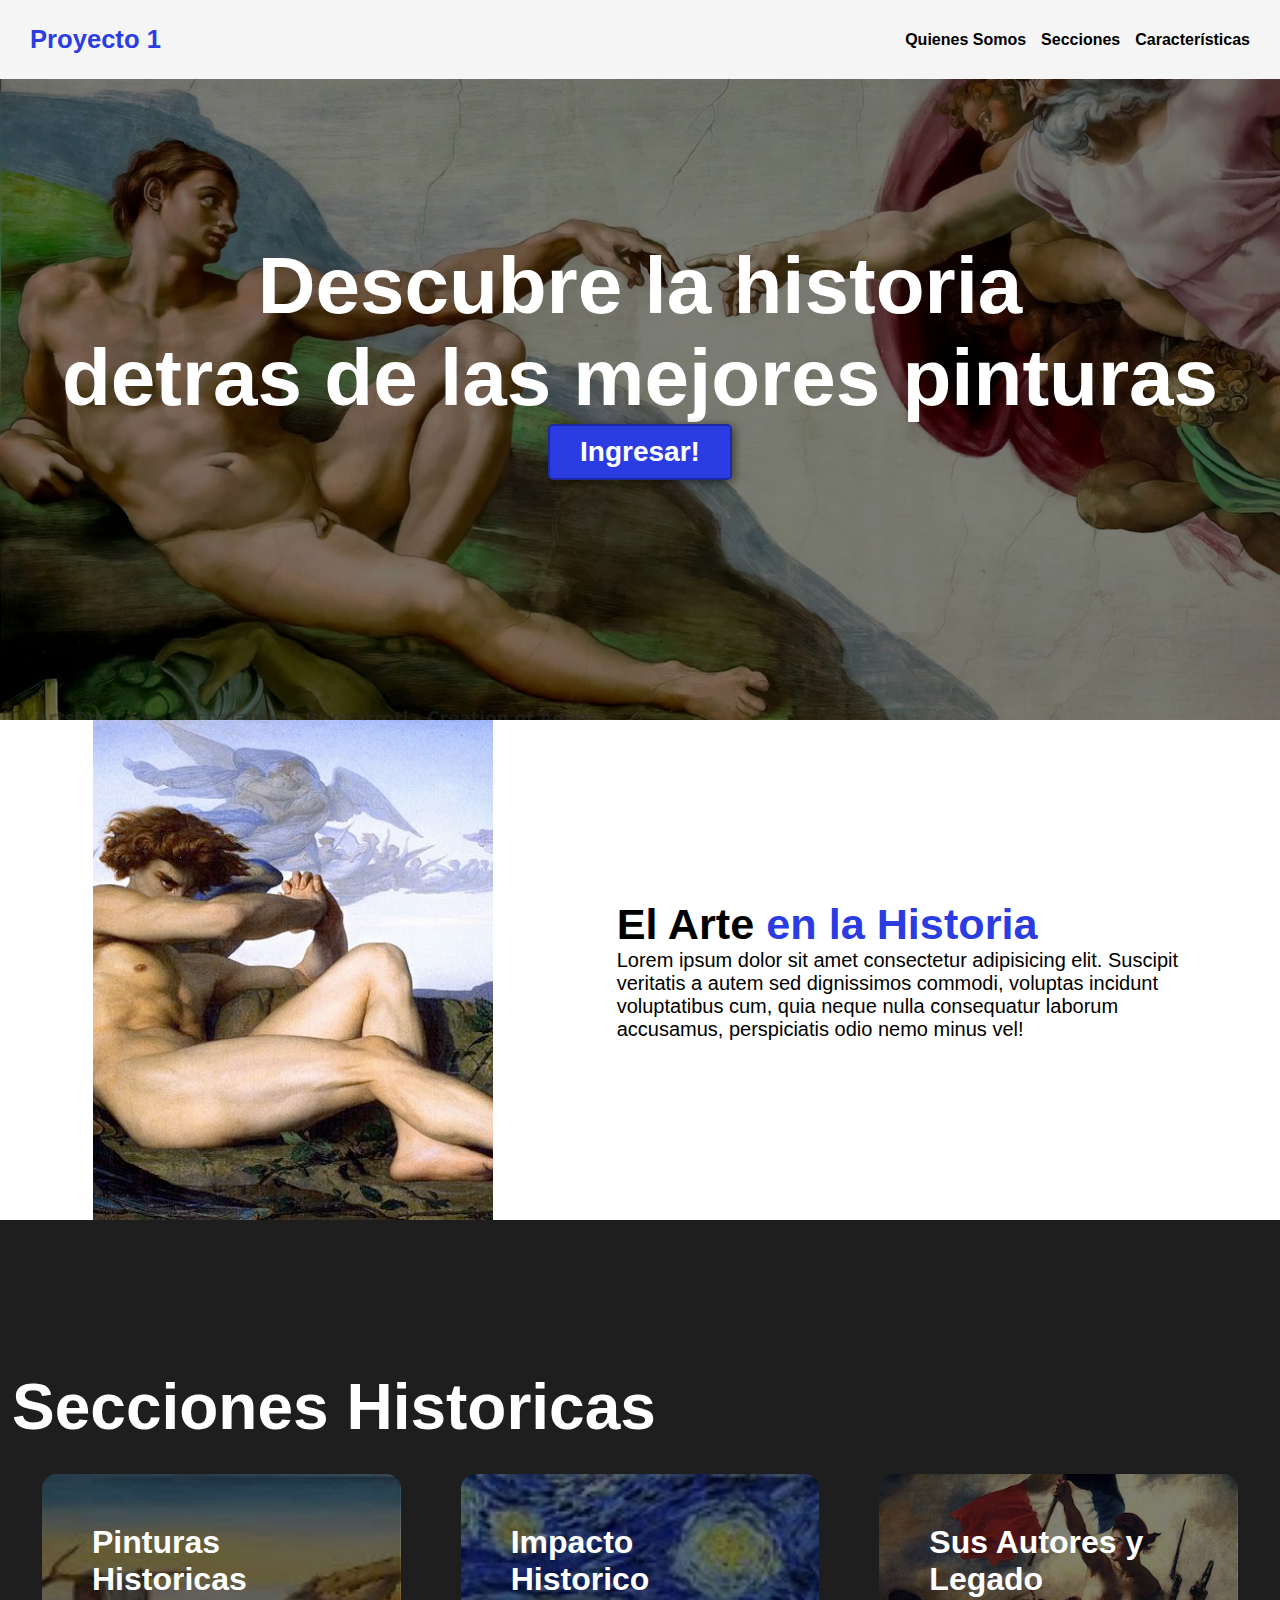
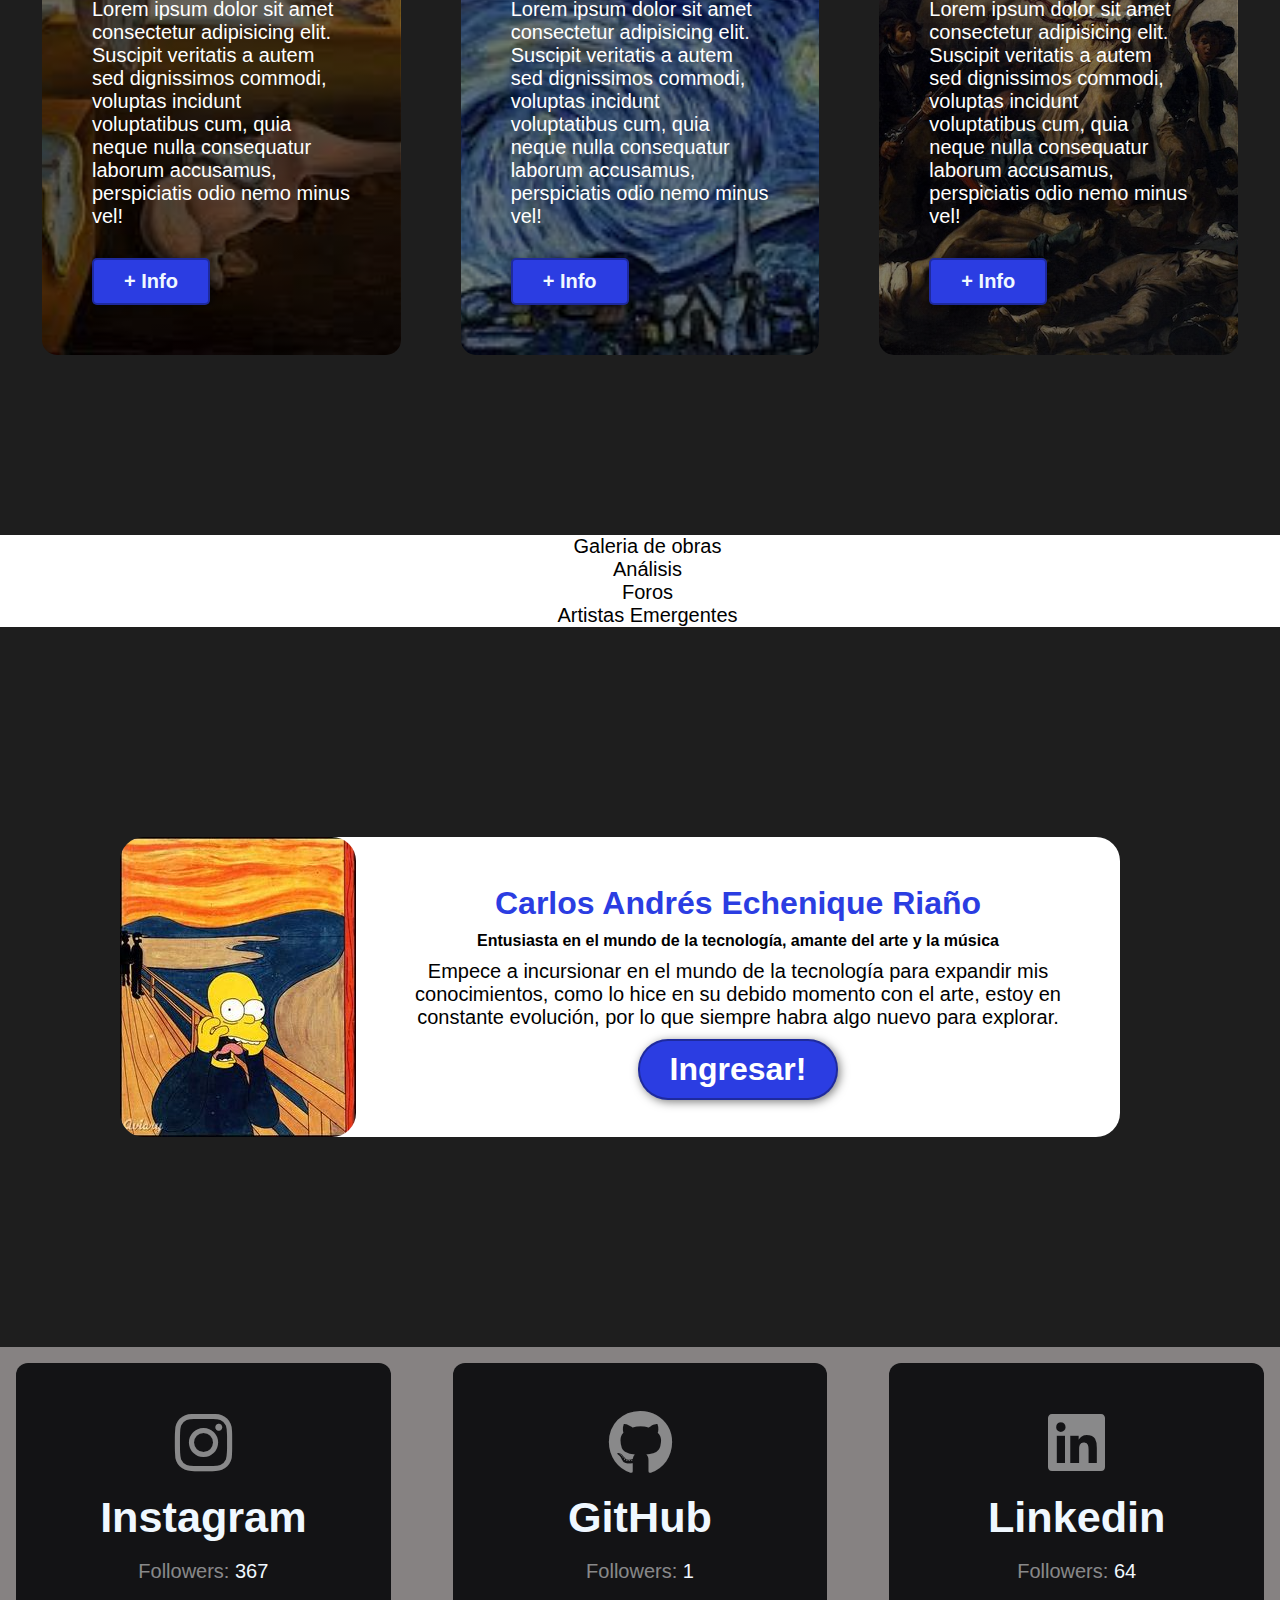
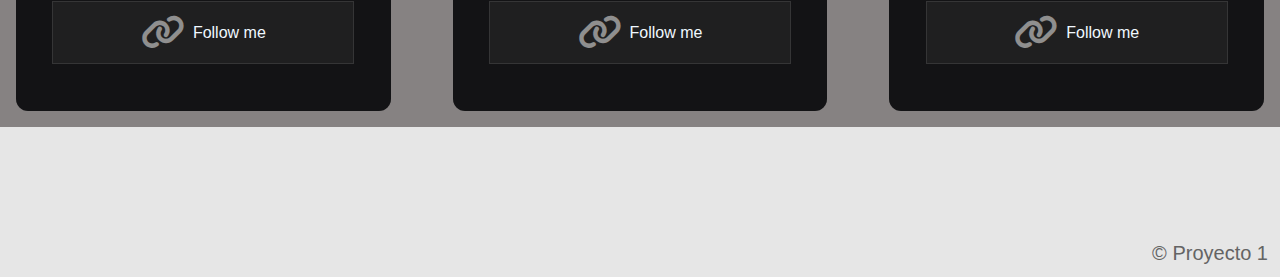
==== index.html @ 3eebf222 "first commit" ====
<!DOCTYPE html>
<html lang="en">
<head>
    <meta charset="UTF-8">
    <meta name="viewport" content="width=device-width, initial-scale=1.0">
    <title>Proyecto 1</title>
    <link rel="stylesheet" href="./styles/styles.css">
    <link rel="stylesheet" href="https://cdnjs.cloudflare.com/ajax/libs/font-awesome/6.4.2/css/all.min.css">
</head>
<body>
    <header>
        <div class="container1">
            <p class="logo">Proyecto 1</p>
            <nav class="navi">
             <a href="#Que_es">Quienes Somos</a>
             <a href="#historicos">Secciones</a>
             <a href="#caracteristicas">Características</a>
        </nav>
        </div>
    </header>
    <section id="hero">
        <h1>Descubre la historia <br>detras de las mejores pinturas</h1>
        <button><a href="#otra_pagina"></a>Ingresar!</button>
    </section>
    <section id="Que_es">
        <div class="container">
            <div class="img-container"></div>
            <div class="texto">
                <h2> El Arte <span class="color-acento">en la Historia </span></h2>
                <p class="texto1">Lorem ipsum dolor sit amet consectetur adipisicing elit. Suscipit
                    veritatis a autem sed dignissimos commodi, voluptas incidunt voluptatibus cum, quia neque
                    nulla consequatur laborum accusamus, perspiciatis odio nemo minus vel!
                </p>
            </div>
        </div>
    </section>
    <section id ="historicos">
        <div class="container">
            <h2>Secciones Historicas</h2>
            <div class="kwes">
                <div class="cursos">
                    <h3>Pinturas Historicas</h3>
                    <p>Lorem ipsum dolor sit amet consectetur adipisicing elit. Suscipit
                    veritatis a autem sed dignissimos commodi, voluptas incidunt voluptatibus cum, quia neque
                    nulla consequatur laborum accusamus, perspiciatis odio nemo minus vel!</p>
                        <button><a href="index_2.html">+ Info</button></a>
                </div>
                <div class="cursos">
                    <h3>Impacto Historico</h3>
                    <p>Lorem ipsum dolor sit amet consectetur adipisicing elit. Suscipit
                    veritatis a autem sed dignissimos commodi, voluptas incidunt voluptatibus cum, quia neque
                    nulla consequatur laborum accusamus, perspiciatis odio nemo minus vel!</p>
                        <button><a href="index_2.html">+ Info</button></a> 
                </div>
                <div class="cursos">
                    <h3>Sus Autores y Legado</h3>
                    <p>Lorem ipsum dolor sit amet consectetur adipisicing elit. Suscipit
                    veritatis a autem sed dignissimos commodi, voluptas incidunt voluptatibus cum, quia neque
                    nulla consequatur laborum accusamus, perspiciatis odio nemo minus vel!</p>
                        <button><a href="index_2.html">+ Info</button></a>
                </div>
            </div>
        </div>
    </section>
    <section id="caracteristicas">
        <div class="container">
            <ul>
                <li><a href="#galery">Galeria de obras</a></li>
                <li><a href="#analist">Análisis</a></li>
                <li><a href="fore">Foros</a></li>
                <li><a href="ris_artist">Artistas Emergentes</a></li>
            </ul>
        </div>
    </section>
    <section id="final">
        <div class="card1">
            <img src="/img/egto_smp.jpg" />
            <div>
                <h2>Carlos Andrés Echenique Riaño</h2>
                <h4>Entusiasta en el mundo de la tecnología, amante del arte y la música</h4>
                <p>
                    Empece a incursionar en el mundo de la tecnología para expandir mis conocimientos, como lo hice en su debido momento con el arte, estoy en constante evolución, por lo que siempre habra algo nuevo para explorar.
                </p>
                <button> Ingresar!</button>
            </div>
        </div>
    </section>
    <div id="cards">
        <div class="card">
            <div class="card-content">
                <i class="fa-brands fa-instagram"></i>
                <h2>Instagram</h2>
                <p>Followers: <span>367</span></p>
                <a href="https://www.instagram.com/andres.echenique/">
                    <i class="fa-solid fa-link" id="logito"></i>
                    <span>Follow me</span>
                </a>
            </div>
        </div>
        <div class="card">
            <div class="card-content">
                <i class="fa-brands fa-github"></i>
                <h2>GitHub</h2>
                <p>Followers: <span>1</span></p>
                <a href="https://github.com/Andrev-91">
                    <i class="fa-solid fa-link" id="logito"></i>
                    <span>Follow me</span>
                </a>
            </div>
        </div>
        <div class="card">
            <div class="card-content">
                <i class="fa-brands fa-linkedin"></i>
                <h2>Linkedin</h2>
                <p>Followers: <span>64</span></p>
                <a href="https://www.linkedin.com/in/carlos-andr%C3%A9s-echenique-ria%C3%B1o-9b0aba183/">
                    <i class="fa-solid fa-link" id="logito"></i>
                    <span>Follow me</span>
                </a>
            </div>
        </div>
    </div>
    <footer>
        <div class="container">
            <p>&copy; Proyecto 1</p>
        </div>
    </footer>  
</body> 
<script src="./src/index.js"></script>

</html>
---- styles/styles.css ----
/* Hace que al añadir margin o padding a los elementos
no crezcan más allá del borde de su contenedor*/
*{
    box-sizing: border-box;
    margin: 0;
    padding: 0;
    }
html{
    scroll-behavior: smooth;
    }
body{
/* Cambio de estilo de letra*/
    font-family: 'Roboto', sans-serif;
/* Quitamos el borde por defecto*/
    margin: 0;
    }
    /* Cambiamos el tamaño de las letras */
h1{ font-size: 3.5em;}
h2{ font-size: 2.7em;}
h3{ font-size: 2em;}
p{ font-size: 1.25em;}
    /* Modificamos el estilo de las listas desordenadas
    quitando los puntos que vienen por defecto*/
ul{ list-style: none;}
li{ font-size: 1.25em;}
button{
    font-size: 1.25em;
    font-weight: bold;
    padding: 10px 30px;
    border-radius: 5px;
    border: 2px solid rgba(0,0,0,0.3);
    box-shadow: 2px 2px 10px rgba(0,0,0,0.5);
    color: white;
    background-color: rgb(43, 61, 226);
    }
button:hover{
    background-color: rgb(35, 33, 165);
}
.container{
    max-width: 1400px;
    margin: auto;

}
.container1{
    max-width: 1400px;
    margin: auto;
}

.color-acento{ color:rgb(43, 61, 226)}
header{
    background-color: rgb(245,245,245);
}
/* Hasta aquí los esilos generales */
/* Barra de navegación */
header .logo{
    margin:0 ;
    padding: 25px 30px;
    font-weight: bold;
    color: rgb(43, 61, 226);
    font-size: 1.6em;
}

header .container1{
    display: flex;
    flex-direction: column;
    align-items: center;
}
header nav{
    display: flex;
    flex-direction: column;
    text-align: center;
    padding-bottom: 25px;
    
}

header a{
    padding: 5px 12 px;
    text-decoration: none;
    font-weight: bold;
    color: black;
    margin-left: 15px;
}
header a:hover{
    color: rgb(6, 4, 100), 226;
}
/* Fin Barra de navegación */
#hero{
    display: flex;
    align-items: center;
    justify-content: center;
    text-align: center;
    flex-direction: column;
    height: 80vh;
    background-image: linear-gradient(
    0deg,
    rgb(0, 0, 0, 0.5),
    rgb(0, 0, 0, 0.5)
    ),
    url(/img/dedos.jpg);
    background-repeat: no-repeat;
    background-size: cover;
    background-position: center center;
}
#hero h1{
    color: white;
}
#hero button{
    font-size: 1.75em;
}
#Que_es .container{
    text-align: center;
    padding: 200px 12 px;
}
#historicos{
    background-color: rgb(30,30,30);
}
#historicos .container{
    padding: 150px 12px;
    color: white;
    }
#historicos h2{
    margin-top: 0;
    font-size: 3.2em;
}
#historicos p{

}
#historicos .cursos{
    background-position: center center;
    background-size: cover;
    padding: 50px 0px;
    margin: 30px;
    border-radius: 15px;
    color: white;
}
.cursos:first-child{
    background-image: linear-gradient(
        0deg,
        rgb(0,0,0,0.6),
        rgb(0,0,0,0.6)
    )
    ,url(/img/dali.jpg)
}
.cursos:nth-child(2){
    background-image: linear-gradient(
        0deg,
        rgb(0,0,0,0.5),
        rgb(0,0,0,0.5)
    )
    ,url(/img/nets.jpg)
}
.cursos:nth-child(3){
    background-image: linear-gradient(
        0deg,
        rgb(0,0,0,0.5),
        rgb(0,0,0,0.5)
    )
    ,url(/img/libertad.jpg)
}
.kwes button a{
    text-decoration: none;
    padding: 250px,12px;
    color:aliceblue;
}
#caracteristicas .container{
    text-align: center;
    padding: 250px,12px;
}
#caracteristicas .li{
    margin: 16px 0px;
    font-weight: bold;
}
#caracteristicas a{
    text-decoration: none;
    color: black;
    margin-left: 15px;
}
#caracteristicas a:hover{
    color: rgb(35, 33, 165);
}
#final{
    display: flex;
    flex-direction: column;
    justify-content: center;
    align-items: center;
    text-align: center;
    background-color: rgb(30, 30, 30);
    color: white;
    height: 80vh;
}
#final h2{
    font-size: 9vw;
}
#final button{
    font-size: 5vm;
}
footer{
    background-color: rgb(230, 230, 230);

}
footer p{
    margin: 0;
    padding: 12px;
    color: rgb(100, 100, 100);
}
footer .container{
    height: 150px;
    display: flex;
    justify-content: center;
    align-items: flex-end;
}
@media (min-width: 850px){
    header{
        position:fixed;
        width: 100%;
    }
    header .container1{
        flex-direction: row;
        justify-content: space-between;
    }
    header nav{
        flex-direction: row;
        padding-bottom: 0;
        padding-right: 30px;  
    }
    #hero h1{
        font-size: 5em;
    }
    #Que_es .container{
        display: flex;
        justify-content: space-evenly;
    }
    #Que_es .texto{
        width: 50%;
        max-width: 600px;
        text-align: initial;
        padding-left: 30px;
        display: flex;
        flex-direction: column;
        justify-content: center;
    }
    #Que_es h2{
        margin-top: 0px;
    }
    #Que_es .img-container{
        background-image: url(/img/angel.jpg);
        background-size: cover;
        background-position: center center;
        height: 500px;
        width: 400px;
    }
    #historicos .kwes{
        display: flex;
        justify-content: center;
    }
    #historicos p{
        display: block;
        margin-bottom: 30px;
    }
    #historicos h2{
        font-size: 4em;
    }
    #historicos h3{
        margin-top: 0;
    }
    #historicos .cursos{
        padding: 50px;
        }
footer .container{
    justify-content: flex-end;
}
#final h2{font-size: 2em;
}
.card1 {
    display: flex;
    align-items: center;
    width: 75vw;
    height: 300px;
    padding: 50px 30px 50px 20px;
    background: #ffff;
    border-radius: 24px;
    justify-content: space-around;
}
.card1 img{
    max-width: 280px;
    width: 29vm;
    height: 300px;
    object-fit: cover;
    margin-left: -60px;
    margin-right: 30px;
    border-radius: inherit;
    box-shadow: 0 60px 40px rgb(0, 0, 0 / 8);
}
.card1 h2{
    color: rgb(43, 61, 226);
    margin: 10px;
}
.card1 h4{
    color: rgb(0, 0, 0);
    margin: 10px;
}
.card1 p{
    color: rgb(0, 0, 0);
    margin: 10px;
}
#final button{font-size: 2em;
    border-radius: 30px;
}   
@media (width <= 740px){
    .card1{
        flex-direction: column;
        text-align: center;
        margin: 0 40px;
        padding-left: 50px;
        padding-right: 50px;
        width: 100%;
    }
    .card1 img{
        margin: -100px 0 30px 0;
        width: 100%;
        max-width: 1000px;
    }
}
}
#cards{
    width: 100%;
    display: flex;
    justify-content: center;
    align-items: center;
    flex-wrap: wrap;
    gap: 30px;
    background-color: rgb(134, 130, 130);

}
.card{
    min-width: 200px;
    margin: 15px 15px;
    padding: 20px;
    height: 350px;
    flex: 1 1 250px;
    background-color: rgba(255 , 255, 255, 0.12) 40%;
    border-radius: 12px;
    position: relative;
}
#cards:hover > .card{
    background: radial-gradient(
        400px circle at
        var(--mouse-x) var(--mouse-y),
        hsl(var(--color)/1),
        rgba(255,255,255, 0.12) 40%
    );
}
.card-content{
    position: absolute;
    inset: 1px;
    background-color: #131315;
    border-radius: inherit;

}
.card:nth-child(1){
    --color:348 80% 60%;
}
.card:nth-child(2){
    --color:0 0% 100%;
}
.card:nth-child(3){
    --color:220 100% 35%;
}
.card::before{
    content: "";
    position: absolute;
    width: 100%;
    height: 100%;
    top: 0;
    left: 0;
    background: radial-gradient(
        500px circle at var(--mouse-x) var(--mouse-y),
        hsl(var( --color)/ 0.35),
        transparent 40%
    );
    border-radius: inherit;
    opacity: 0;
    z-index: 2;
}
#cards:hover > .cart::before{
    opacity: 1;
}
.card-content a{
    all: unset;
    cursor: pointer;
}
.card-content {
    display: flex;
    justify-content: center;
    align-items: center;
    flex-direction: column;
    gap: 18px;
    align-items: center;
}
.card-content  i{
    font-size: 65px;
    color: rgba(255, 255, 255, 0.5);
}
.card-content p{
    color: rgba(255, 255, 255, 0.5);
}
.card-content a{
    width: 80%;
    padding-block: 0.8rem;
    background-color: rgba(255, 255, 255, 0.05 );
    border: 1px solid rgba(255, 255, 255, 0.1);
    display: flex;
    justify-content: center;
    align-items: center;
    gap: 8px;
    z-index: 10;
}
.card-content a:hover{
    background-color: rgba(255, 255, 255, 0.1);
    border: 1px solid rgba(255, 255, 255, 0.2);
}
#logito{
    font-size: 35px;
    color: rgba(255, 255, 255, 0.5);
}
.card-content span{
    color: aliceblue;
}
.card-content h2{
    color: aliceblue;
}
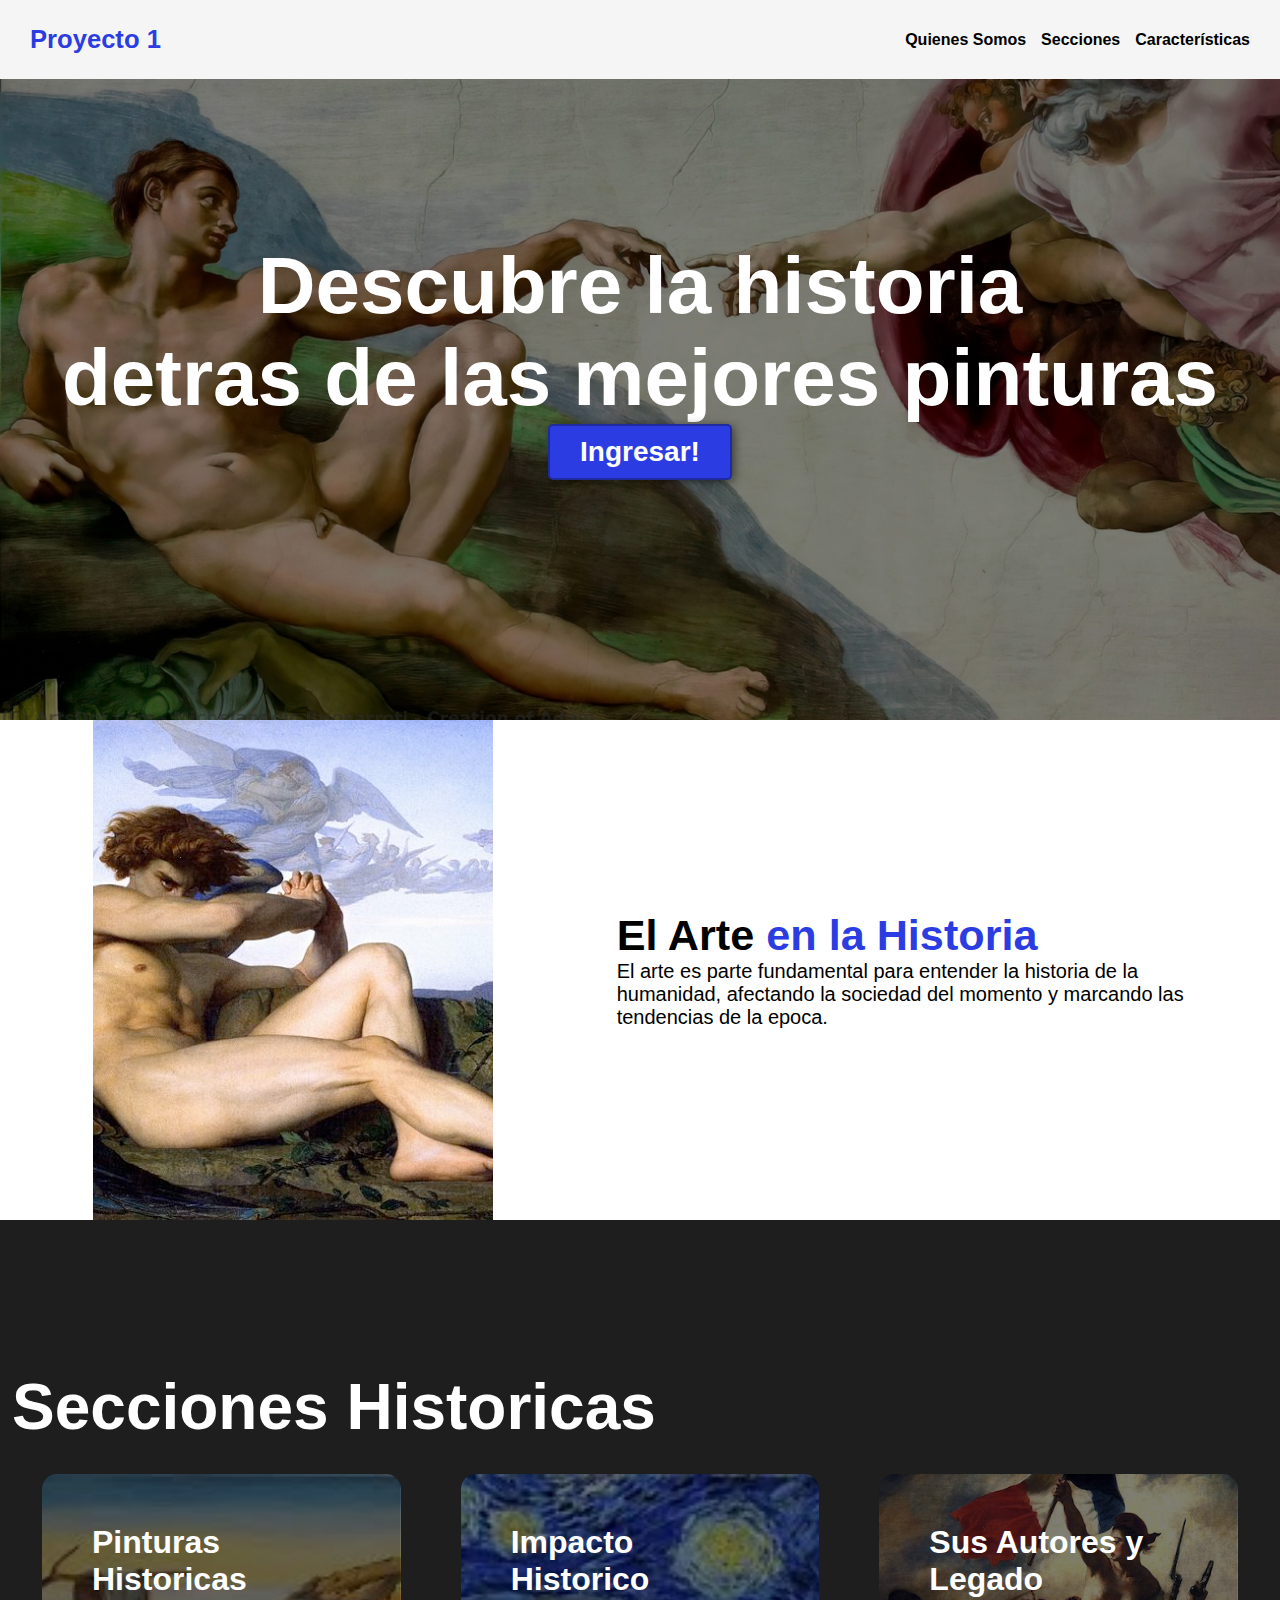
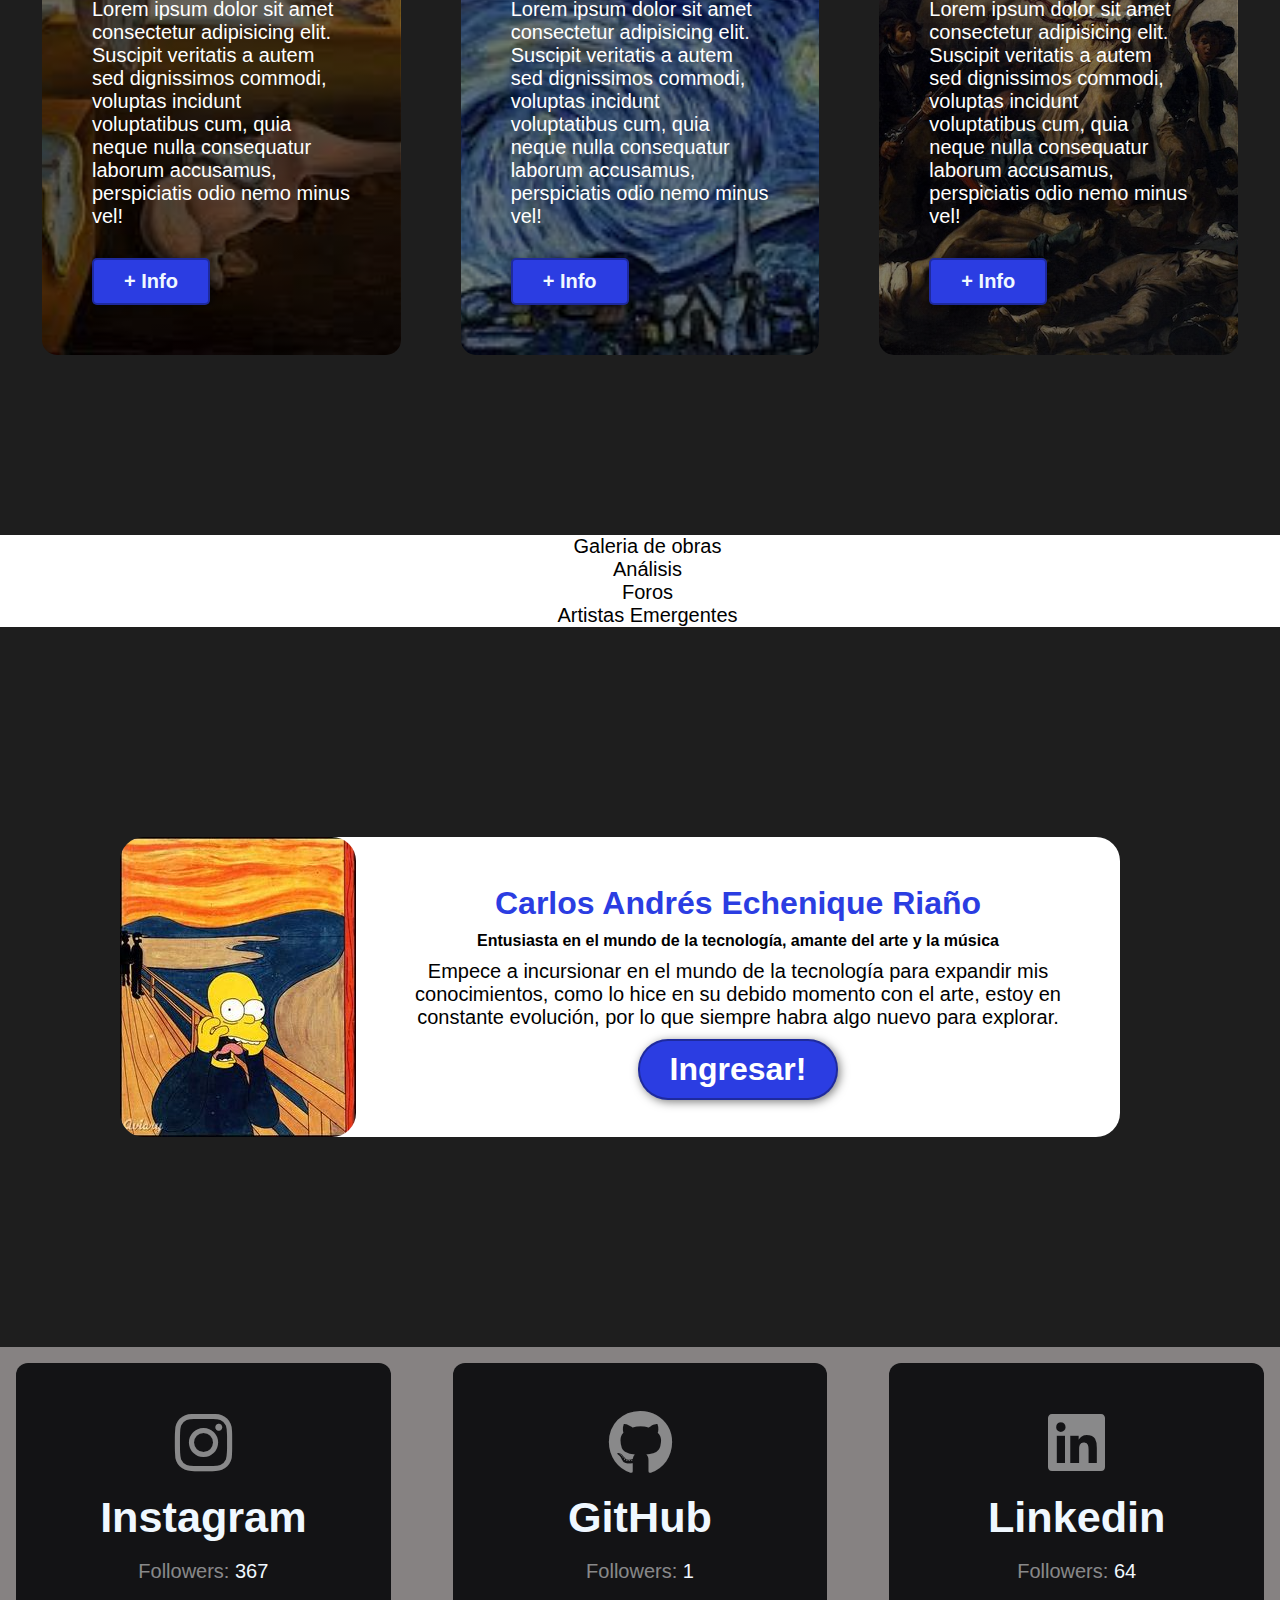
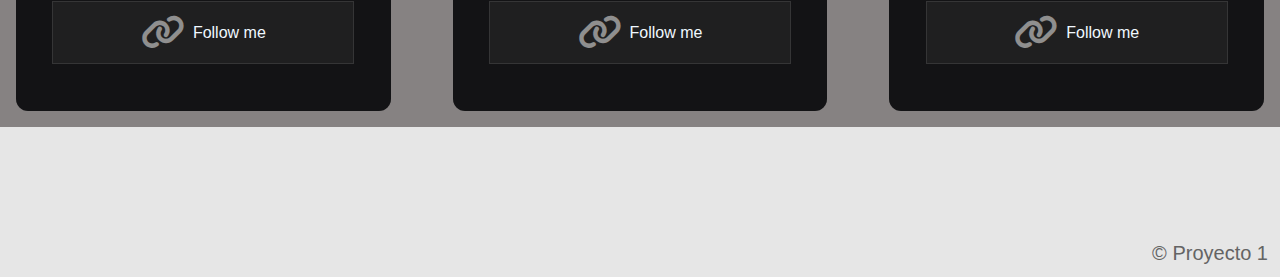
==== commit 0ed0428a: "change section que es" ====
--- a/index.html
+++ b/index.html
@@ -27,9 +27,7 @@
             <div class="img-container"></div>
             <div class="texto">
                 <h2> El Arte <span class="color-acento">en la Historia </span></h2>
-                <p class="texto1">Lorem ipsum dolor sit amet consectetur adipisicing elit. Suscipit
-                    veritatis a autem sed dignissimos commodi, voluptas incidunt voluptatibus cum, quia neque
-                    nulla consequatur laborum accusamus, perspiciatis odio nemo minus vel!
+                <p class="texto1">El arte es parte fundamental para entender la historia de la humanidad, afectando la sociedad del momento y marcando las tendencias de la epoca.
                 </p>
             </div>
         </div>
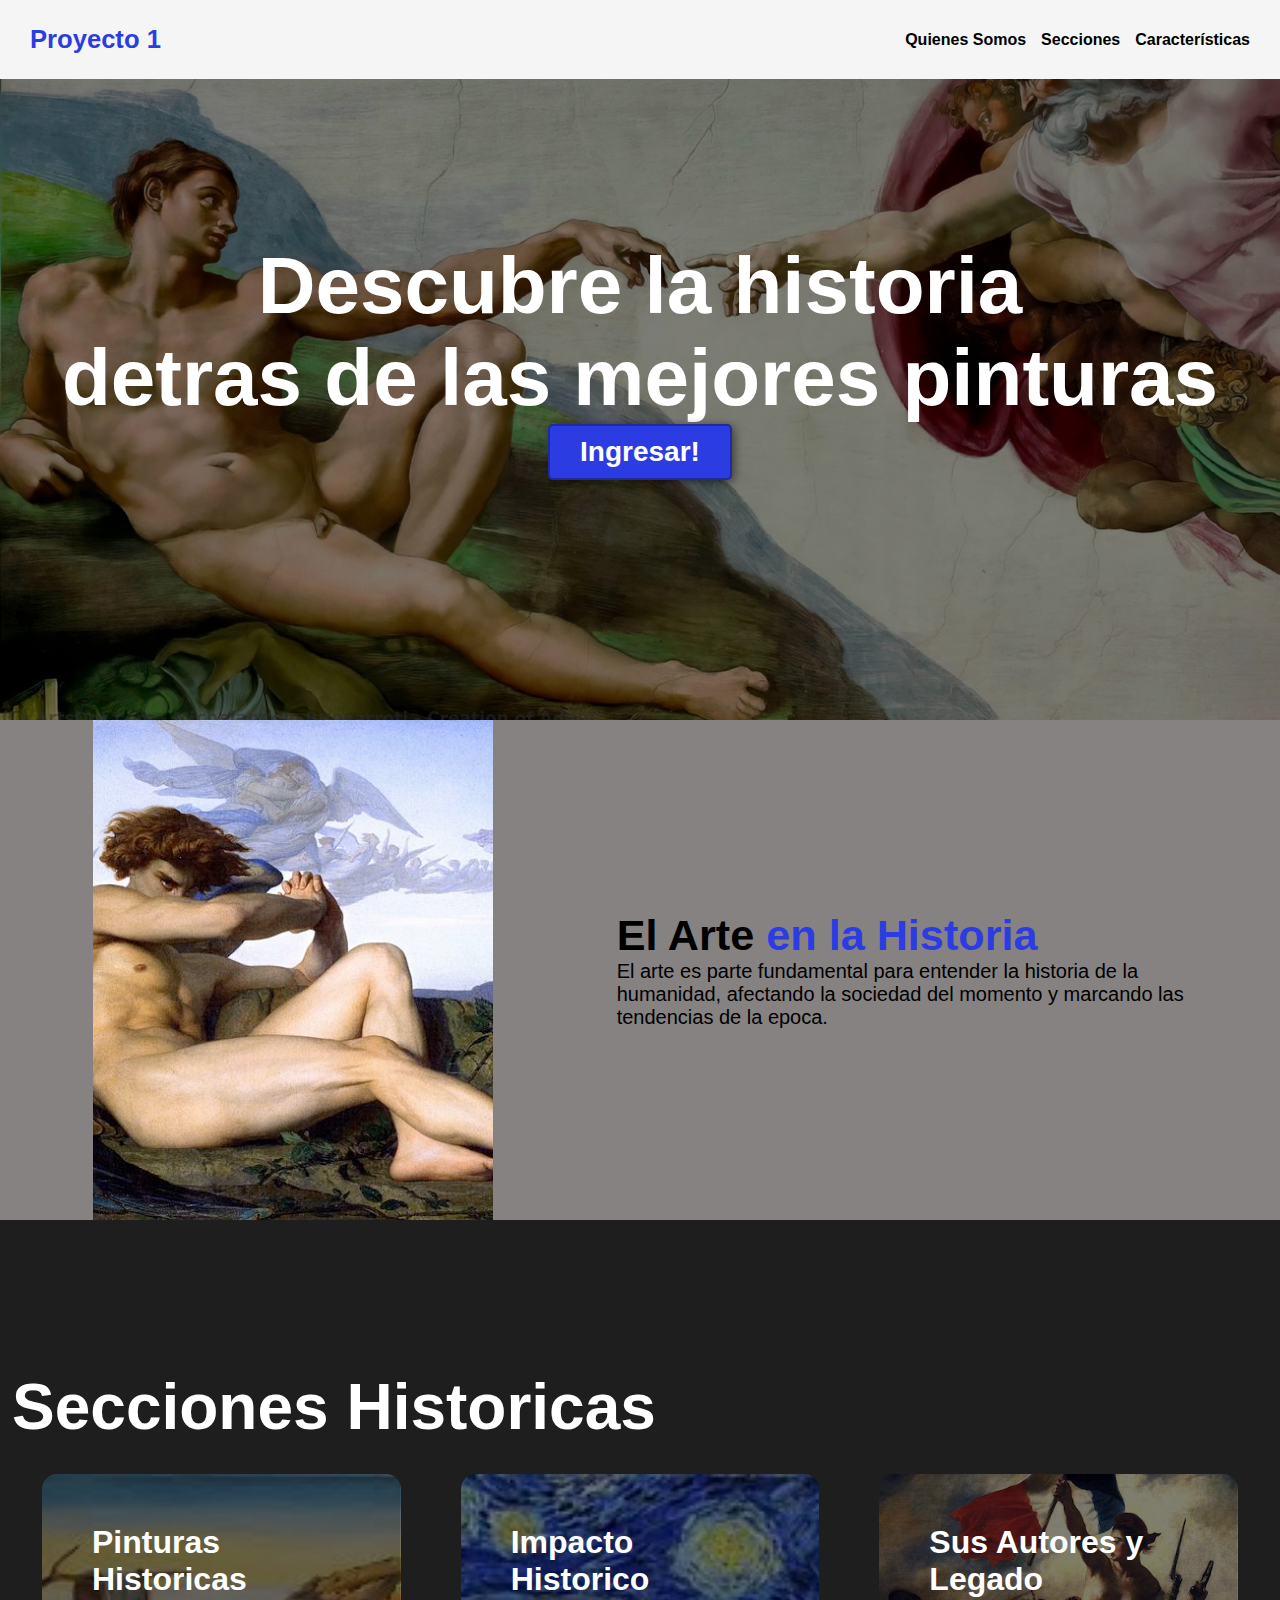
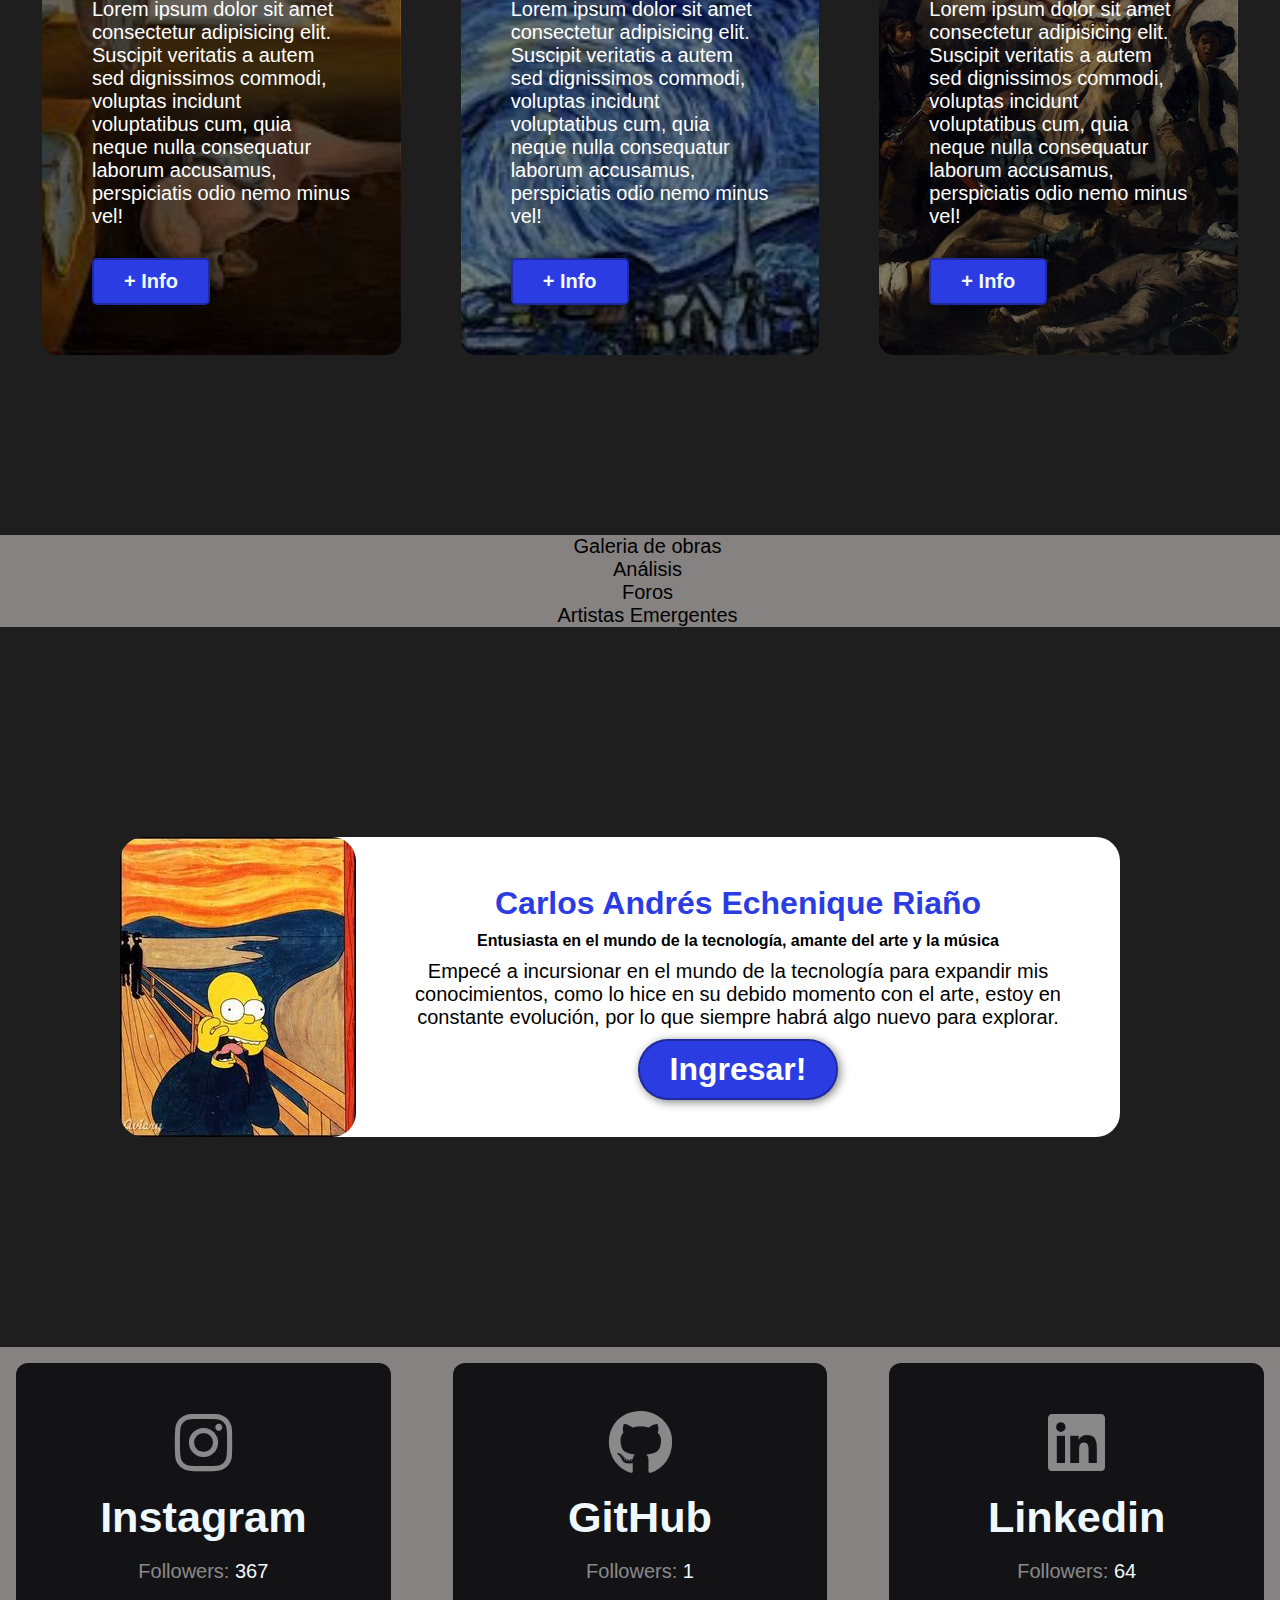
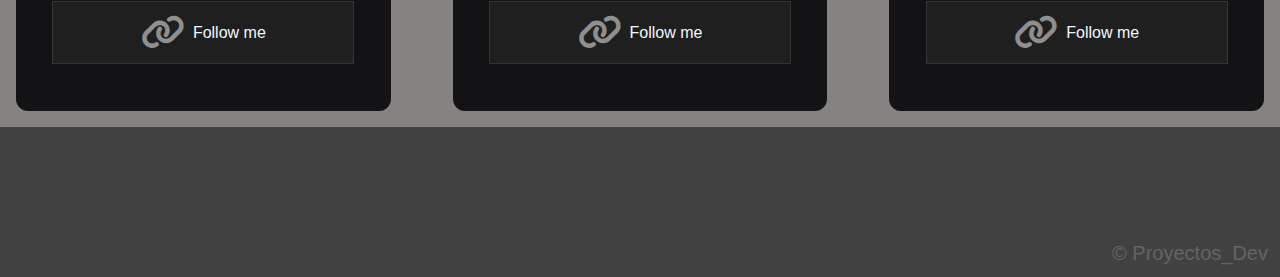
==== commit 904b8f02: "added new information" ====
--- a/index.html
+++ b/index.html
@@ -77,7 +77,7 @@
                 <h2>Carlos Andrés Echenique Riaño</h2>
                 <h4>Entusiasta en el mundo de la tecnología, amante del arte y la música</h4>
                 <p>
-                    Empece a incursionar en el mundo de la tecnología para expandir mis conocimientos, como lo hice en su debido momento con el arte, estoy en constante evolución, por lo que siempre habra algo nuevo para explorar.
+                    Empecé a incursionar en el mundo de la tecnología para expandir mis conocimientos, como lo hice en su debido momento con el arte, estoy en constante evolución, por lo que siempre habrá algo nuevo para explorar.
                 </p>
                 <button> Ingresar!</button>
             </div>
@@ -120,7 +120,7 @@
     </div>
     <footer>
         <div class="container">
-            <p>&copy; Proyecto 1</p>
+            <p>&copy; Proyectos_Dev</p>
         </div>
     </footer>  
 </body> 
--- a/styles/styles.css
+++ b/styles/styles.css
@@ -13,6 +13,7 @@
     font-family: 'Roboto', sans-serif;
 /* Quitamos el borde por defecto*/
     margin: 0;
+    background-color: rgb(134, 130, 130);
     }
     /* Cambiamos el tamaño de las letras */
 h1{ font-size: 3.5em;}
@@ -195,7 +196,8 @@
     font-size: 5vm;
 }
 footer{
-    background-color: rgb(230, 230, 230);
+    border: #131315;
+    background-color: rgb(66, 65, 65);
 
 }
 footer p{
